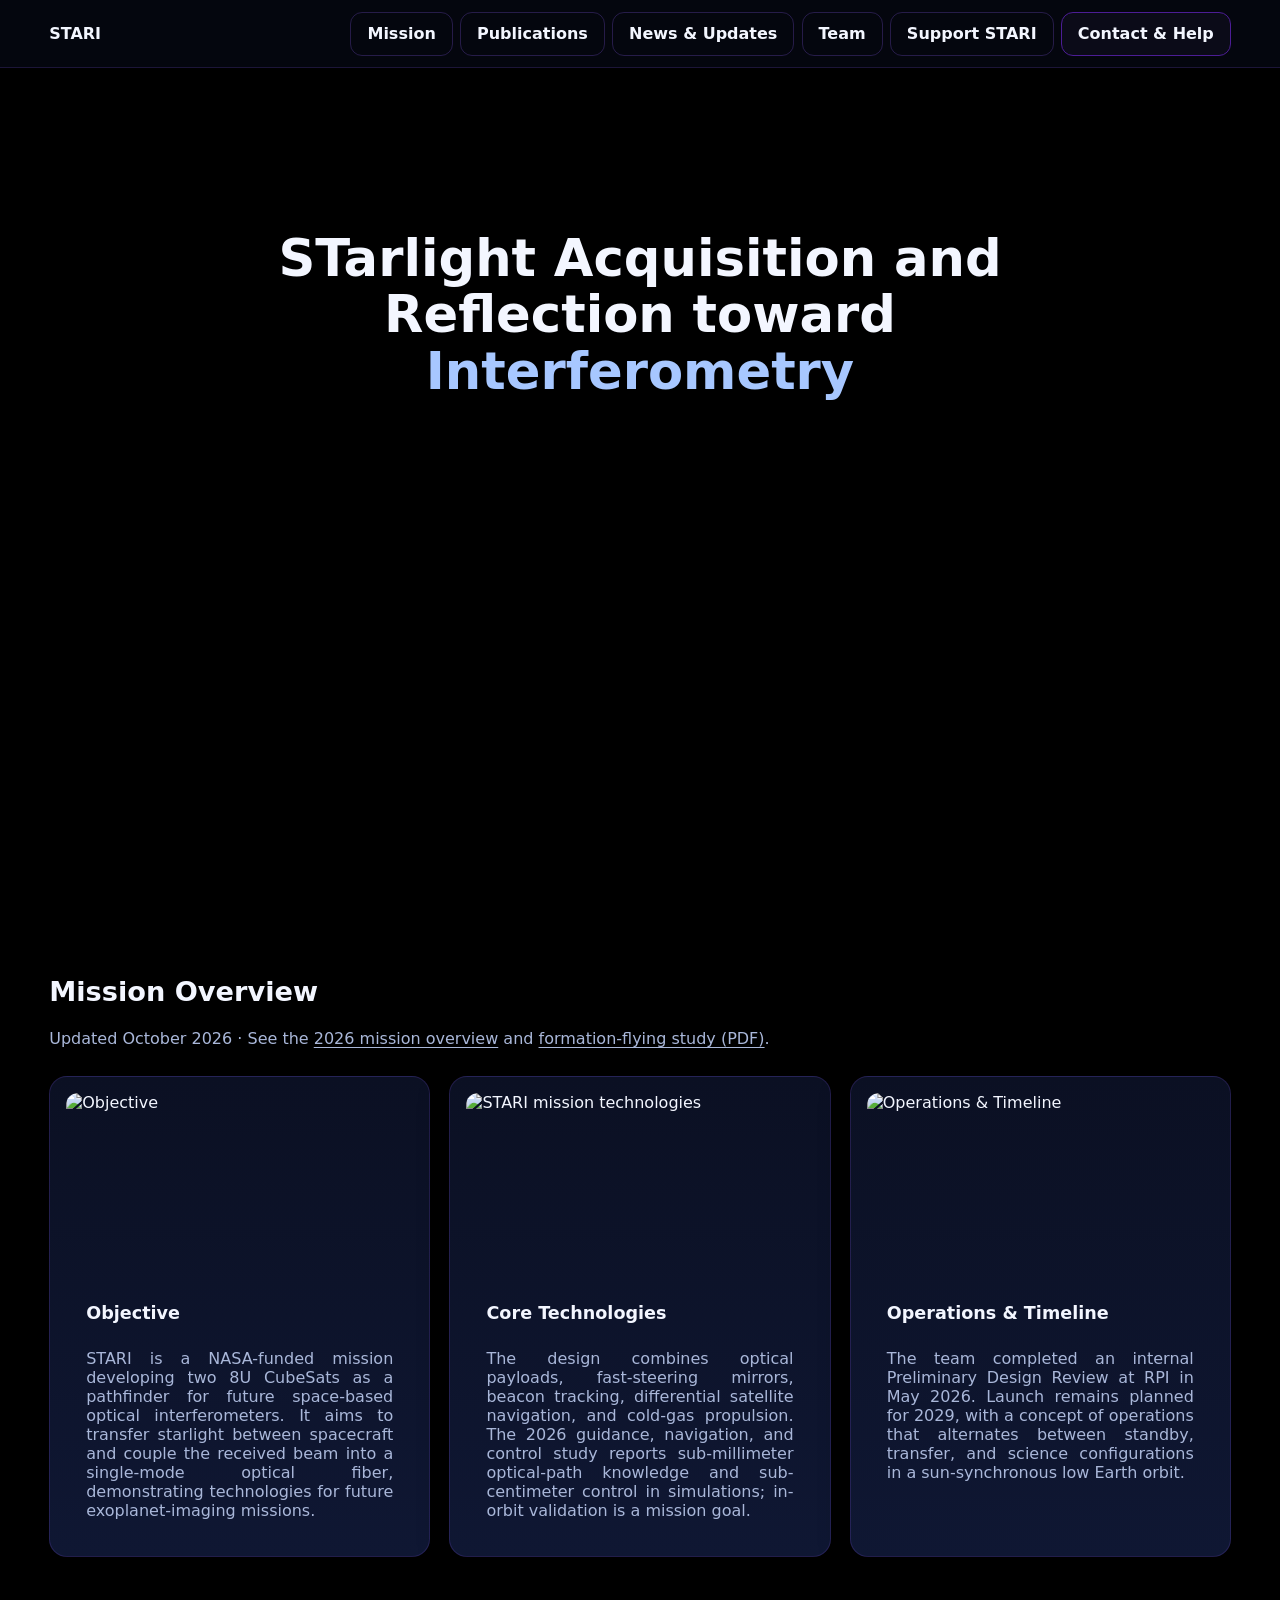
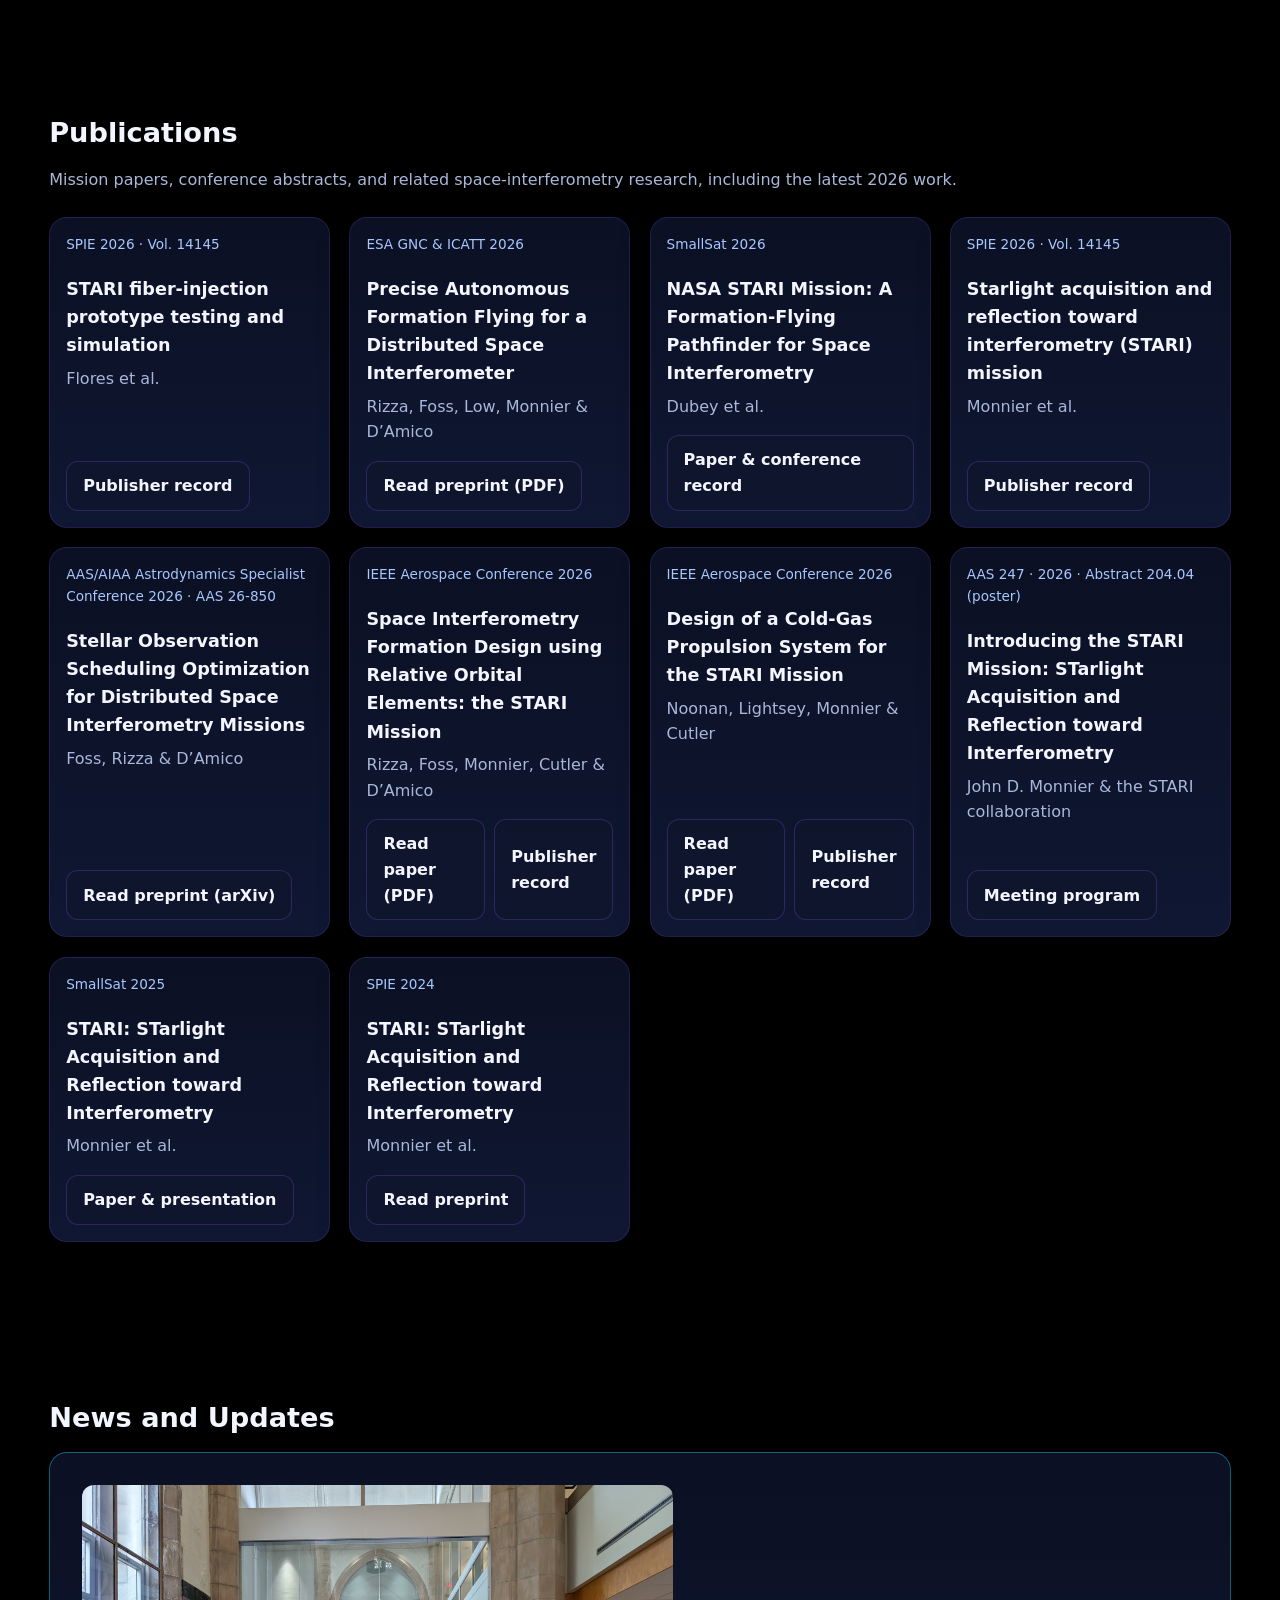
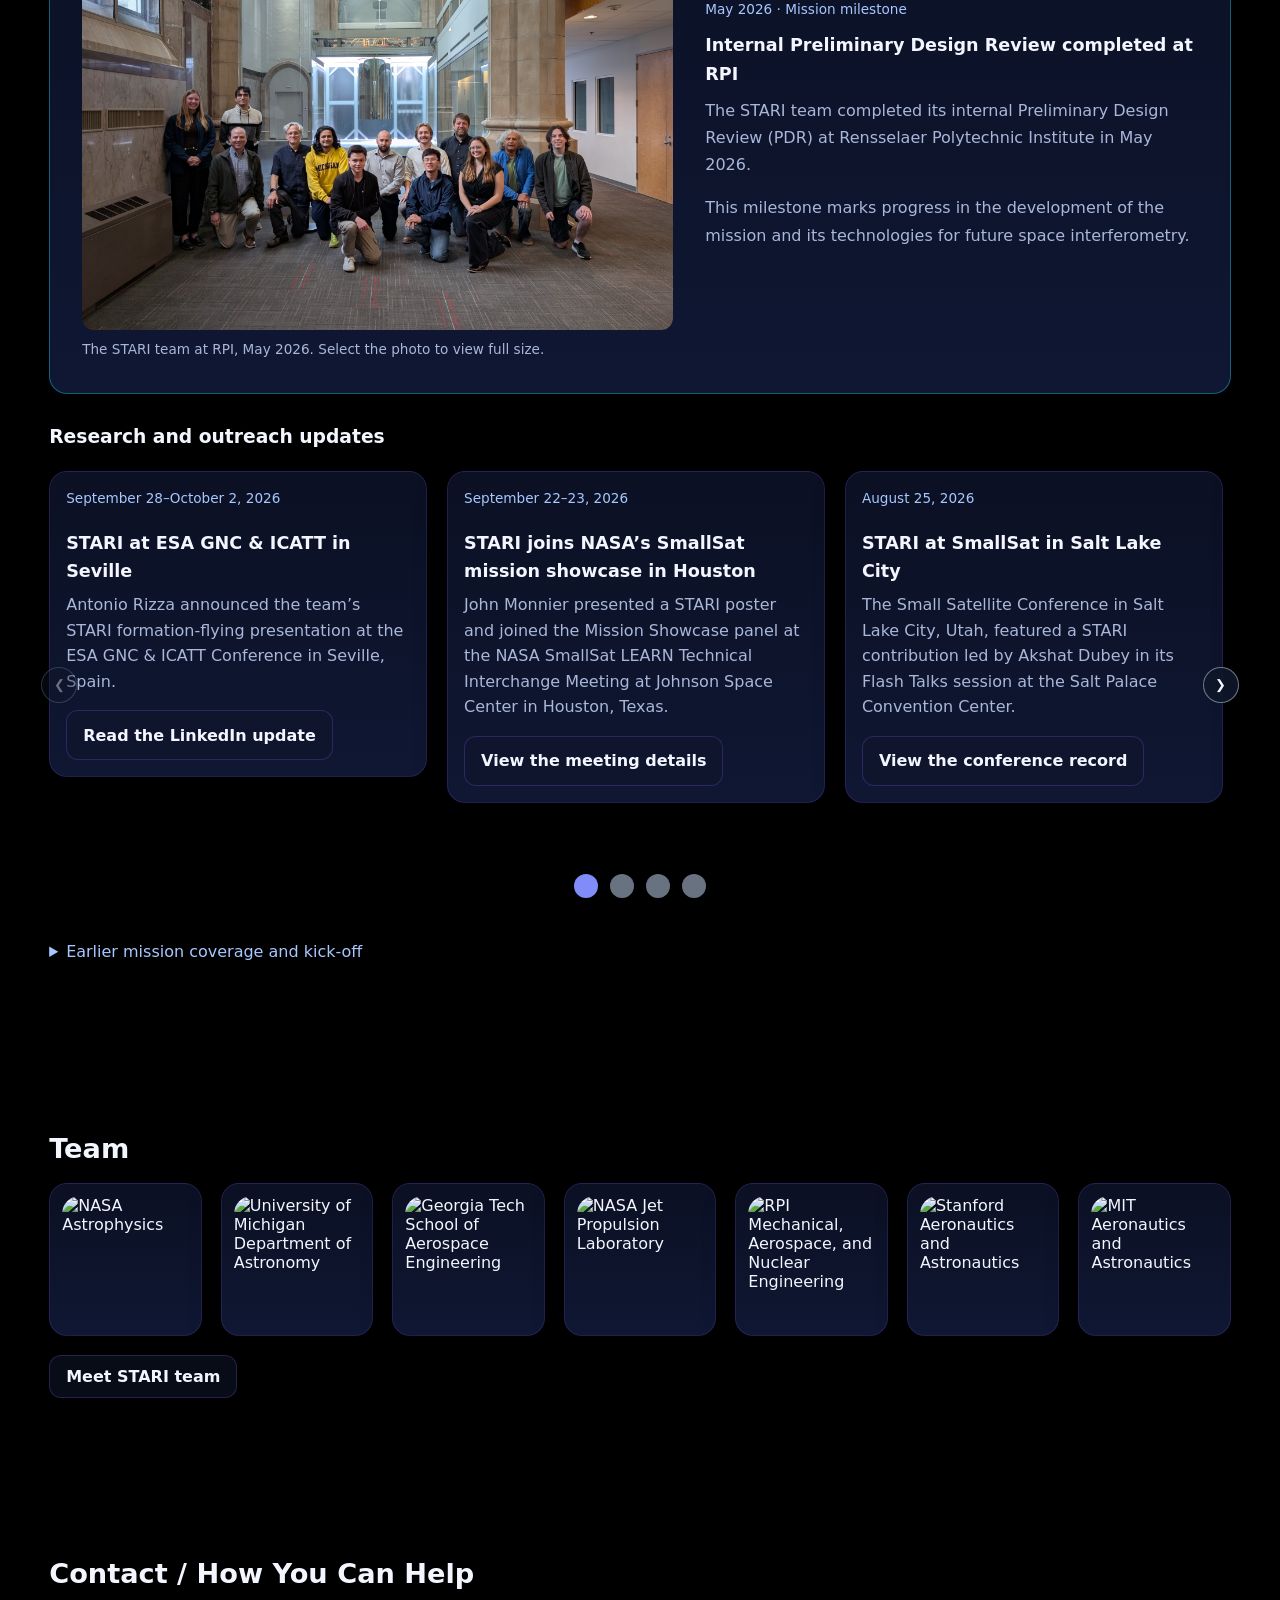
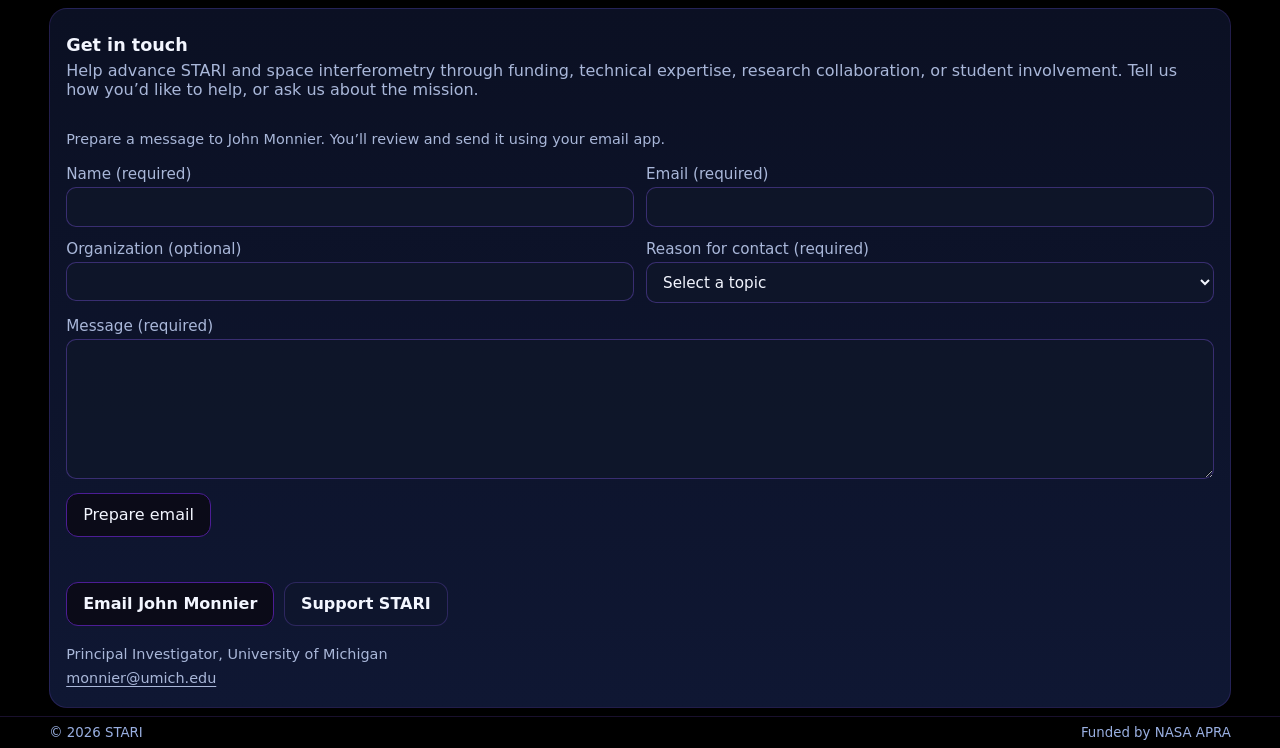
==== index.html @ 59d12069 "Focus news headlines on STARI and events" ====
<!DOCTYPE html>
<html lang="en">
<head>
  <meta charset="utf-8"/>
  <meta name="viewport" content="width=device-width, initial-scale=1"/>
  <title>STARI: STarlight Acquisition and Reflection toward Interferometry</title>
  <meta name="description" content="STARI is a twin-CubeSat mission developing formation flying and starlight transfer technologies for future space-based optical interferometry."/>
 
<link rel="stylesheet" href="CSS/main.css">
<script src="js/carousal.js" defer></script>
<script src="js/contact.js" defer></script>
</head>
<body>
  <a class="skip-link" href="#main-content">Skip to content</a>
  <!-- Header -->
  <header>
    <div class="container nav">
      <div class="logo"><a  href="index.html"><strong>STARI &nbsp;&nbsp;&nbsp;</strong></a></div>
      <nav class="links" aria-label="Main navigation">
        <a class="btn ghost" href="#missions">Mission</a>
        <a class="btn ghost" href="#culture">Publications</a>
        <a class="btn ghost" href="#membership">News & Updates</a>
        <a class="btn ghost" href="#support">Team</a>
        <a class="btn ghost" href="support.html">Support STARI</a>
        <a class="btn primary" href="#news">Contact &amp; Help</a>
      </nav>
    </div>
  </header>

  <main id="main-content">
  <!-- HERO -->
  <div class="stage" id="heroStage">
    <div class="layers" aria-hidden="true">
      <div class="layer" data-depth="-2"><div class="stars"></div></div>
      <div class="layer" data-depth="-1.2"><div class="stars-2"></div></div>
      <div class="layer" data-depth="-0.6"><div class="stars-3"></div></div>
      <div class="layer" data-depth="-0.3"><div class="nebula"></div></div>
    </div>
 <div class="sat layer" data-depth="0.25" aria-hidden="true">
  <div class="sat-orbit">
    <img width="1961" height="1277" decoding="async" src="images/STARI_Mission_Orientation.png"
         alt="STARI CubeSat pair"
         class="sat-img">
  </div>
</div>


    <section class="hero">
      <div class="container hero-inner">
       
        <h1 class="hero-title">
  STarlight Acquisition and Reflection toward <br/>
  <span>Interferometry</span>
</h1>

              <!-- <p class="sub">Interferometry redefined in orbit.</p>
 <div class="cta"><a class="btn primary" href="#missions">Get Started</a><a class="pill" href="#membership">Become a member</a></div>-->
      </div>
    </section>
  </div>

  <!-- Popular Missions -->
  <section id="missions" class="parallax-section">
    <div class="parallax-bg" aria-hidden="true">
      <div class="dots" data-depth="-0.4"></div>
      <div class="glow" data-depth="-0.2"></div>
    </div>
    <div class="container">
      <h2 class="section-title">Mission Overview</h2>
      <p class="section-intro">Updated October 2026 · See the <a href="https://digitalcommons.usu.edu/smallsat/2026/all2026/225/">2026 mission overview</a> and <a href="https://slab.stanford.edu/sites/g/files/sbiybj25201/files/media/file/esa_gnc.pdf">formation-flying study (PDF)</a>.</p>
      <div class="grid grid-3">
        <article class="card">
          <img width="1280" height="712" loading="lazy" decoding="async" src="images/objective.jpg" alt="Objective"/>
          <div class="meta"><span></span></div>
          <h3 style="padding-left:20px; padding-top:5px;">Objective</h3>
          <p style="text-align: justify;padding:20px;">STARI is a NASA-funded mission developing two 8U CubeSats as a pathfinder for future space-based optical interferometers. It aims to transfer starlight between spacecraft and couple the received beam into a single-mode optical fiber, demonstrating technologies for future exoplanet-imaging missions.</p>
         <!-- <div class="actions"><a class="btn" href="#">Read more</a></div>-->
        </article>
        <article class="card">
          <img width="853" height="1280" loading="lazy" decoding="async" src="images/Technologies.jpg" alt="STARI mission technologies"/>
          <div class="meta"><span></span></div>
		            <h3 style="padding-left:20px; padding-top:5px;">Core Technologies</h3>
		            <p style="text-align: justify;padding:20px;">The design combines optical payloads, fast-steering mirrors, beacon tracking, differential satellite navigation, and cold-gas propulsion.
The 2026 guidance, navigation, and control study reports sub-millimeter optical-path knowledge and sub-centimeter control in simulations; in-orbit validation is a mission goal.
</p>
           <!-- <div class="actions"><a class="btn" href="#">Read more</a></div>-->

        </article>
        <article class="card">
          <img width="460" height="349" loading="lazy" decoding="async" src="images/Operations.jpg" alt="Operations & Timeline"/>
          <div class="meta"><span></span></div>
		  		            <h3 style="padding-left:20px; padding-top:5px;">Operations & Timeline</h3>
          <p style="text-align: justify;padding:20px;">The team completed an internal Preliminary Design Review at RPI in May 2026. Launch remains planned for 2029, with a concept of operations that alternates between standby, transfer, and science configurations in a sun-synchronous low Earth orbit.</p>
           <!-- <div class="actions"><a class="btn" href="#">Read more</a></div>-->

        </article>
      </div>
    </div>
  </section>

  <!-- Culture -->
  <section id="culture" class="parallax-section" style="background:linear-gradient(180deg,var(--bg-1),var(--bg-2))">
    <div class="parallax-bg" aria-hidden="true">
      <div class="dots" data-depth="-0.35"></div>
      <div class="glow" data-depth="-0.15"></div>
    </div>
    <div class="container">
      <h2 class="section-title">Publications</h2>
      <p class="section-intro">Mission papers, conference abstracts, and related space-interferometry research, including the latest 2026 work.</p>
      <div class="grid grid-4 publications-grid">
        <article class="card">
          <p class="publication-venue">SPIE 2026 · Vol. 14145</p>
          <h3>STARI fiber-injection prototype testing and simulation</h3>
          <p>Flores et al.</p>
          <div class="actions"><a class="btn" href="https://doi.org/10.1117/12.3105299" target="_blank" rel="noopener noreferrer">Publisher record</a></div>
        </article>
        <article class="card">
          <p class="publication-venue">ESA GNC &amp; ICATT 2026</p>
          <h3>Precise Autonomous Formation Flying for a Distributed Space Interferometer</h3>
          <p>Rizza, Foss, Low, Monnier &amp; D’Amico</p>
          <div class="actions"><a class="btn" href="https://slab.stanford.edu/sites/g/files/sbiybj25201/files/media/file/esa_gnc.pdf" target="_blank" rel="noopener noreferrer">Read preprint (PDF)</a></div>
        </article>
        <article class="card">
          <p class="publication-venue">SmallSat 2026</p>
          <h3>NASA STARI Mission: A Formation-Flying Pathfinder for Space Interferometry</h3>
          <p>Dubey et al.</p>
          <div class="actions"><a class="btn" href="https://digitalcommons.usu.edu/smallsat/2026/all2026/225/" target="_blank" rel="noopener noreferrer">Paper &amp; conference record</a></div>
        </article>
        <article class="card">
          <p class="publication-venue">SPIE 2026 · Vol. 14145</p>
          <h3>Starlight acquisition and reflection toward interferometry (STARI) mission</h3>
          <p>Monnier et al.</p>
          <div class="actions"><a class="btn" href="https://doi.org/10.1117/12.3104103" target="_blank" rel="noopener noreferrer">Publisher record</a></div>
        </article>
        <article class="card">
          <p class="publication-venue">AAS/AIAA Astrodynamics Specialist Conference 2026 · AAS 26-850</p>
          <h3>Stellar Observation Scheduling Optimization for Distributed Space Interferometry Missions</h3>
          <p>Foss, Rizza &amp; D’Amico</p>
          <div class="actions"><a class="btn" href="https://arxiv.org/abs/2607.10888" target="_blank" rel="noopener noreferrer">Read preprint (arXiv)</a></div>
        </article>
        <article class="card">
          <p class="publication-venue">IEEE Aerospace Conference 2026</p>
          <h3>Space Interferometry Formation Design using Relative Orbital Elements: the STARI Mission</h3>
          <p>Rizza, Foss, Monnier, Cutler &amp; D’Amico</p>
          <div class="actions"><a class="btn" href="https://slab.stanford.edu/sites/g/files/sbiybj25201/files/media/file/ieee_stari_trajectory_design-17.pdf" target="_blank" rel="noopener noreferrer">Read paper (PDF)</a><a class="btn" href="https://doi.org/10.1109/AERO66936.2026.11519799" target="_blank" rel="noopener noreferrer">Publisher record</a></div>
        </article>
        <article class="card">
          <p class="publication-venue">IEEE Aerospace Conference 2026</p>
          <h3>Design of a Cold-Gas Propulsion System for the STARI Mission</h3>
          <p>Noonan, Lightsey, Monnier &amp; Cutler</p>
          <div class="actions"><a class="btn" href="images/IEEE Paper_Design of a Cold-Gas Propulsion System for the STARI Mission_V3.pdf" target="_blank" rel="noopener noreferrer">Read paper (PDF)</a><a class="btn" href="https://doi.org/10.1109/AERO66936.2026.11519770" target="_blank" rel="noopener noreferrer">Publisher record</a></div>
        </article>
        <article class="card">
          <p class="publication-venue">AAS 247 · 2026 · Abstract 204.04 (poster)</p>
          <h3>Introducing the STARI Mission: STarlight Acquisition and Reflection toward Interferometry</h3>
          <p>John D. Monnier &amp; the STARI collaboration</p>
          <div class="actions"><a class="btn" href="https://aas.org/meetings/aas247/program" target="_blank" rel="noopener noreferrer">Meeting program</a></div>
        </article>
        <article class="card">
          <p class="publication-venue">SmallSat 2025</p>
          <h3>STARI: STarlight Acquisition and Reflection toward Interferometry</h3>
          <p>Monnier et al.</p>
          <div class="actions"><a class="btn" href="https://digitalcommons.usu.edu/smallsat/2025/RA-S8-2025/5/" target="_blank" rel="noopener noreferrer">Paper &amp; presentation</a></div>
        </article>
        <article class="card">
          <p class="publication-venue">SPIE 2024</p>
          <h3>STARI: STarlight Acquisition and Reflection toward Interferometry</h3>
          <p>Monnier et al.</p>
          <div class="actions"><a class="btn" href="https://arxiv.org/abs/2408.03925" target="_blank" rel="noopener noreferrer">Read preprint</a></div>
        </article>
      </div>
    </div>
  </section>

  <!-- Membership -->
  <section id="membership" class="parallax-section">
    <div class="parallax-bg" aria-hidden="true"><div class="dots" data-depth="-0.3"></div></div>
    <div class="container">
      <h2 class="section-title">News and Updates</h2>
      <article id="pdr-2026" class="card milestone-card with-photo">
        <figure>
          <a href="images/stari-pdr-rpi-may-2026.jpg" aria-label="View the full-size STARI team photo at RPI">
            <img src="images/stari-pdr-rpi-may-2026.jpg" width="4080" height="3072" loading="lazy" decoding="async" alt="STARI team members gathered at Rensselaer Polytechnic Institute for the May 2026 internal Preliminary Design Review.">
          </a>
          <figcaption>The STARI team at RPI, May 2026. Select the photo to view full size.</figcaption>
        </figure>
        <div>
          <p class="news-date"><time datetime="2026-05">May 2026</time> · Mission milestone</p>
          <h3>Internal Preliminary Design Review completed at RPI</h3>
          <p>The STARI team completed its internal Preliminary Design Review (PDR) at Rensselaer Polytechnic Institute in May 2026.</p>
          <p>This milestone marks progress in the development of the mission and its technologies for future space interferometry.</p>
        </div>
      </article>
      <h3 class="news-group-title">Research and outreach updates</h3>
        <div class="news-slider-wrapper">
  <!-- ⬅ left arrow -->
  <button class="news-arrow news-arrow-left" type="button" aria-label="Previous news">
    &#10094;
  </button>

  <div class="news-slider" aria-label="Research and outreach updates">
    <article class="card news-slide">
      <p class="news-date"><time datetime="2026-09-28">September 28</time>–<time datetime="2026-10-02">October 2, 2026</time></p>
      <h3>STARI at ESA GNC &amp; ICATT in Seville</h3>
      <p>Antonio Rizza announced the team’s STARI formation-flying presentation at the ESA GNC &amp; ICATT Conference in Seville, Spain.</p>
      <div class="actions"><a class="btn" href="https://www.linkedin.com/posts/antoniorizza95_stari-slab-gnc-activity-7502629108917452801-Oy69" target="_blank" rel="noopener noreferrer">Read the LinkedIn update</a></div>
    </article>
    <article class="card news-slide">
      <p class="news-date"><time datetime="2026-09-22">September 22</time>–<time datetime="2026-09-23">23, 2026</time></p>
      <h3>STARI joins NASA’s SmallSat mission showcase in Houston</h3>
      <p>John Monnier presented a STARI poster and joined the Mission Showcase panel at the NASA SmallSat LEARN Technical Interchange Meeting at Johnson Space Center in Houston, Texas.</p>
      <div class="actions"><a class="btn" href="https://www.nasa.gov/smallsat-institute/learn/upcoming-session/" target="_blank" rel="noopener noreferrer">View the meeting details</a></div>
    </article>
    <article class="card news-slide">
      <p class="news-date"><time datetime="2026-08-25">August 25, 2026</time></p>
      <h3>STARI at SmallSat in Salt Lake City</h3>
      <p>The Small Satellite Conference in Salt Lake City, Utah, featured a STARI contribution led by Akshat Dubey in its Flash Talks session at the Salt Palace Convention Center.</p>
      <div class="actions"><a class="btn" href="https://digitalcommons.usu.edu/smallsat/2026/all2026/225/" target="_blank" rel="noopener noreferrer">View the conference record</a></div>
    </article>
    <article class="card news-slide">
      <p class="news-date"><time datetime="2026-07-05">July 5</time>–<time datetime="2026-07-10">10, 2026</time></p>
      <h3>STARI research at SPIE in Copenhagen</h3>
      <p>John Monnier and Melissa Flores both presented on STARI at SPIE Astronomical Telescopes + Instrumentation in Copenhagen, Denmark.</p>
      <div class="actions"><a class="btn" href="https://www.linkedin.com/feed/update/urn:li:activity:7514483554320486400/" target="_blank" rel="noopener noreferrer">Read Melissa’s LinkedIn update</a><a class="btn" href="https://doi.org/10.1117/12.3104103" target="_blank" rel="noopener noreferrer">Read Monnier et al.’s SPIE paper</a></div>
    </article>
    <article class="card news-slide">
      <p class="news-date"><time datetime="2026-02-20">February 20, 2026</time></p>
      <h3>Sharing STARI with Ann Arbor astronomers</h3>
      <p>John Monnier presented STARI to the University Lowbrow Astronomers at U-M’s Detroit Observatory in Ann Arbor, Michigan, with attendees joining in person and online.</p>
      <div class="actions"><a class="btn" href="https://nightsky.jpl.nasa.gov/events/lowbrows/118025/" target="_blank" rel="noopener noreferrer">View the outreach listing</a></div>
    </article>
    <article class="card news-slide">
      <p class="news-date"><time datetime="2026-01-04">January 4</time>–<time datetime="2026-01-08">8, 2026</time></p>
      <h3>Introducing STARI at AAS in Phoenix</h3>
      <p>John Monnier presented the STARI collaboration’s mission poster at the 247th meeting of the American Astronomical Society in Phoenix, Arizona.</p>
      <div class="actions"><a class="btn" href="https://aas.org/meetings/aas247" target="_blank" rel="noopener noreferrer">View the meeting details</a></div>
    </article>
  </div>

  <!-- ➡ right arrow -->
  <button class="news-arrow news-arrow-right" type="button" aria-label="Next news">
    &#10095;
  </button>

  <div class="news-nav">
    <button class="news-dot active" type="button" aria-label="Slide 1"></button>
    <button class="news-dot" type="button" aria-label="Slide 2"></button>
    <button class="news-dot" type="button" aria-label="Slide 3"></button>
    <button class="news-dot" type="button" aria-label="Slide 4"></button>
    <button class="news-dot" type="button" aria-label="Slide 5"></button>
    <button class="news-dot" type="button" aria-label="Slide 6"></button>
  </div>
</div>
      <details class="news-archive">
        <summary>Earlier mission coverage and kick-off</summary>
  <div class="grid grid-4 coverage-grid">
    <article class="card">
      <img width="1536" height="1024" loading="lazy" decoding="async" src="images/img1.jpg" alt="first satellite mission"/>
      <h3>U-M astronomy will lead its first satellite mission</h3>
      <div class="actions">
        <a class="btn" target="_blank" rel="noopener noreferrer" href="https://news.umich.edu/u-m-astronomy-will-lead-its-first-satellite-mission-with-nasa-grant/">Explore</a>
      </div>
    </article>

    <article class="card">
      <img width="2000" height="1500" loading="lazy" decoding="async" src="images/stari_kickoff_0.webp" alt="SatelliteUmich"/>
      <h3>STARI kick-off!</h3>
      <div class="actions">
        <a class="btn" target="_blank" rel="noopener noreferrer" href="https://slab.stanford.edu/news/stari-kick">Explore</a>
      </div>
    </article>

    <article class="card">
      <img width="1080" height="648" loading="lazy" decoding="async" src="images/stari_concept.png" alt="stari_concept"/>
      <h3>Turning to CubeSats in the Search for Life Thousands of Light-Years from Earth</h3>
      <div class="actions">
        <a class="btn" target="_blank" rel="noopener noreferrer" href="https://coe.gatech.edu/news/2025/02/turning-cubesats-search-life-thousands-light-years-earth">Explore</a>
      </div>
    </article>

    <article class="card">
      <img width="1200" height="800" loading="lazy" decoding="async" src="images/SatelliteUmich.jpg" alt="SatelliteUmich"/>
      <h3>UMich Department of Astronomy’s first satellite launch could pave the way for exoplanet discoveries</h3>
      <div class="actions">
        <a class="btn" target="_blank" rel="noopener noreferrer" href="https://www.michigandaily.com/news/research/umich-department-of-astronomys-first-satellite-launch-could-pave-the-way-for-exoplanet-discoveries/">Explore</a>
      </div>
    </article>
  </div>

      </details>


    </div>
  </section>

  <!-- Support -->
  <section id="support" class="parallax-section" style="background:linear-gradient(180deg,var(--bg-1),var(--bg-2))">
    <div class="parallax-bg" aria-hidden="true"><div class="glow" data-depth="-0.2"></div></div>
    <div class="container">
      <h2 class="section-title">Team</h2>
      <div class="grid">
       
<div class="grid grid-7 team-logos">

 <a class="card team-logo partner-link" href="https://science.nasa.gov/astrophysics/" target="_blank" rel="noopener noreferrer" aria-label="NASA Astrophysics (opens in a new tab)" title="NASA Astrophysics">
    <img width="1638" height="1362" loading="lazy" decoding="async" src="images/nasa.png" alt="NASA Astrophysics">
  </a>

  <a class="card team-logo partner-link" href="https://lsa.umich.edu/astro" target="_blank" rel="noopener noreferrer" aria-label="University of Michigan Department of Astronomy (opens in a new tab)" title="University of Michigan Department of Astronomy">
    <img width="225" height="225" loading="lazy" decoding="async" src="images/umich.png" alt="University of Michigan Department of Astronomy">
  </a>

 
  <a class="card team-logo partner-link" href="https://ae.gatech.edu/" target="_blank" rel="noopener noreferrer" aria-label="Georgia Tech School of Aerospace Engineering (opens in a new tab)" title="Georgia Tech School of Aerospace Engineering">
    <img width="225" height="224" loading="lazy" decoding="async" src="images/download.png" alt="Georgia Tech School of Aerospace Engineering">
  </a>

  <a class="card team-logo partner-link" href="https://www.jpl.nasa.gov/" target="_blank" rel="noopener noreferrer" aria-label="NASA Jet Propulsion Laboratory (opens in a new tab)" title="NASA Jet Propulsion Laboratory">
    <img width="600" height="600" loading="lazy" decoding="async" src="images/jpl-logo-png_seeklogo-76194.png" alt="NASA Jet Propulsion Laboratory">
  </a>

  <a class="card team-logo partner-link" href="https://mane.rpi.edu/" target="_blank" rel="noopener noreferrer" aria-label="RPI Mechanical, Aerospace, and Nuclear Engineering (opens in a new tab)" title="RPI Mechanical, Aerospace, and Nuclear Engineering">
    <img width="225" height="225" loading="lazy" decoding="async" src="images/Rensselear_poly_inst_seal.png" alt="RPI Mechanical, Aerospace, and Nuclear Engineering">
  </a>

  <a class="card team-logo partner-link" href="https://aa.stanford.edu/" target="_blank" rel="noopener noreferrer" aria-label="Stanford Aeronautics and Astronautics (opens in a new tab)" title="Stanford Aeronautics and Astronautics">
    <img width="225" height="225" loading="lazy" decoding="async" src="images/stanford.png" alt="Stanford Aeronautics and Astronautics">
  </a>

  <a class="card team-logo partner-link" href="https://aeroastro.mit.edu/" target="_blank" rel="noopener noreferrer" aria-label="MIT Aeronautics and Astronautics (opens in a new tab)" title="MIT Aeronautics and Astronautics">
    <img width="225" height="225" loading="lazy" decoding="async" src="images/mit-logo-1-2.png" alt="MIT Aeronautics and Astronautics">
  </a>
</div>    <div class="actions"><a class="btn" href="team.html">Meet STARI team</a></div>
 </div>
    </div>

  </section>


  <!-- Contact -->
  <section id="news" class="parallax-section" style="background:linear-gradient(180deg,var(--bg-2),var(--bg-1))">
    <div class="parallax-bg" aria-hidden="true">
      <div class="dots" data-depth="-0.35"></div>
      <div class="glow" data-depth="-0.15"></div>
    </div>
    <div class="container">
      <h2 class="section-title">Contact / How You Can Help</h2>
      <div class="grid">
        <article class="card contact-card">
          <h3>Get in touch</h3>
          <p class="sub">
            Help advance STARI and space interferometry through funding, technical expertise,
            research collaboration, or student involvement. Tell us how you’d like to help, or ask us about the mission.
          </p>

          <form id="contact-form" hidden aria-describedby="contact-help">
            <p id="contact-help" class="contact-meta">Prepare a message to John Monnier. You’ll review and send it using your email app.</p>
            <div class="field-inline">
              <div class="field-group">
                <label for="contact-name">Name (required)</label>
                <input id="contact-name" name="name" autocomplete="name" maxlength="100" required>
              </div>
              <div class="field-group">
                <label for="contact-email">Email (required)</label>
                <input id="contact-email" name="email" type="email" autocomplete="email" maxlength="254" required>
              </div>
            </div>
            <div class="field-inline">
              <div class="field-group">
                <label for="contact-organization">Organization (optional)</label>
                <input id="contact-organization" name="organization" autocomplete="organization" maxlength="150">
              </div>
              <div class="field-group">
                <label for="contact-reason">Reason for contact (required)</label>
                <select id="contact-reason" name="reason" required>
                  <option value="">Select a topic</option>
                  <option value="funding">Donations &amp; funding</option>
                  <option value="collaboration">Research &amp; technical collaboration</option>
                  <option value="student">Student involvement</option>
                  <option value="media">Media &amp; outreach</option>
                  <option value="other">General inquiry</option>
                </select>
              </div>
            </div>
            <p id="funding-help" class="contact-meta" hidden>Tell us whether you’re interested in supporting STARI, broader space interferometry research, or a partnership. We can help identify the appropriate giving route.</p>
            <div class="field-group">
              <label for="contact-message">Message (required)</label>
              <textarea id="contact-message" name="message" rows="6" maxlength="2000" required></textarea>
            </div>
            <div><button class="btn primary" type="submit">Prepare email</button></div>
            <p id="contact-status" role="status" class="contact-meta"></p>
            <div id="contact-draft" hidden>
              <div class="actions"><a id="open-contact-email" class="btn primary">Open email app</a></div>
              <details>
                <summary>Using webmail? Copy your draft</summary>
                <p class="contact-meta">Send to monnier@umich.edu with the subject shown below.</p>
                <div class="field-group">
                  <label for="draft-subject">Subject</label>
                  <input id="draft-subject" readonly>
                </div>
                <div class="field-group">
                  <label for="draft-body">Message to copy</label>
                  <textarea id="draft-body" rows="10" readonly></textarea>
                </div>
              </details>
            </div>
          </form>

          <div class="actions">
            <a class="btn primary" href="mailto:monnier@umich.edu?subject=STARI%20inquiry">Email John Monnier</a>
            <a class="btn" href="support.html">Support STARI</a>
          </div>
          <p class="contact-meta">Principal Investigator, University of Michigan<br/>
            <a href="mailto:monnier@umich.edu">monnier@umich.edu</a>
          </p>
        </article>
      </div>
    </div>
  </section>


  </main>
  <footer>
    <div class="container" style="display:flex;align-items:center;justify-content:space-between;gap:1rem;flex-wrap:wrap">
      <small>© <span id="y"></span> STARI</small>
    <small>Funded by NASA APRA</small>
    </div>
  </footer>

 <script>
  // footer year
  document.getElementById('y').textContent = new Date().getFullYear();

  (function(){
    const prefersReduced = window.matchMedia('(prefers-reduced-motion: reduce)').matches;
    if (prefersReduced) return;

    const layers        = [...document.querySelectorAll('.layer')];
    const sectionLayers = [...document.querySelectorAll('.parallax-bg [data-depth]')];
    const heroStage     = document.getElementById('heroStage');
    const satOrbit      = document.querySelector('.sat-orbit');
    const satImg        = document.querySelector('.sat-img');

    const clamp = (n,min,max) => Math.max(min, Math.min(max,n));
    let mx = 0, my = 0, raf = null;

    // base satellite settings
    const baseAngleDeg       = -26;   // starting angle so sats are left/right on a line
    const baseYOffsetFactor  = -0.02; // approx -2vh
   const baseScale          = 1.2;   // start bigger
const maxScale           = 1.7;   // grow a bit more while scrolling

    function render(){
  // scroll progress, clamped so parallax doesn't run away
  const syRaw = window.scrollY / window.innerHeight;
  const sy = Math.max(0, Math.min(1.5, syRaw));   // 0 .. 1.5

  // HERO layers (including .sat)
  layers.forEach(el => {
    const d  = parseFloat(el.dataset.depth || 0);
    const ty = sy * d * -140;          // px
    const tx = mx * d * 40;
    const rx = my * d * 6;

    // ~10vh downward offset for the satellite layer only, in px
    const initialOffsetYpx =
      el.classList.contains('sat') ? 0.10 * window.innerHeight : 0;

    el.style.transform =
      `translate3d(${tx}px, ${ty + initialOffsetYpx}px, ${d*20}px)
       rotateX(${rx}deg)`;
  });


      // SATELLITE scroll-driven motion (extra motion on top of layer parallax)
      if (heroStage && satOrbit && satImg) {
        const rect = heroStage.getBoundingClientRect();
        const h    = rect.height || window.innerHeight;

        let progress = -rect.top / h;   // 0 at top, 1 at bottom of hero
        if (progress < 0) progress = 0;
        if (progress > 1) progress = 1;

        // horizontal sweep right -> left, and slight downward motion
        const travelX       = -window.innerWidth  * 0.9 * progress;
        const travelY       =  window.innerHeight * 0.8 * progress;
        const baseYOffset   =  window.innerHeight * baseYOffsetFactor;
        const scale         = baseScale + (maxScale - baseScale) * progress;
        const rotDeg        = baseAngleDeg + 360 * progress;

        satOrbit.style.transform =
          `translate3d(${travelX}px, ${baseYOffset + travelY}px, 40px) rotate(${rotDeg}deg) scale(${scale})`;
      }

      // Section parallax backgrounds
      sectionLayers.forEach(el => {
        const d    = parseFloat(el.dataset.depth || -0.2);
        const rect = el.parentElement.parentElement.getBoundingClientRect();
        const vh   = window.innerHeight;
        const visible = rect.top < vh && rect.bottom > 0;
        if (!visible) return;

        const p  = (vh - rect.top) / (vh + rect.height);
        const ty = p * d * -80;
        const tx = mx * d * 25;
        el.style.transform = `translate3d(${tx}px, ${ty}px, 0)`;
      });

      raf = null;
    }

    function schedule(){
      if (!raf) raf = requestAnimationFrame(render);
    }

    window.addEventListener('mousemove', e => {
      const cx = innerWidth / 2;
      const cy = innerHeight / 2;
      mx = clamp((e.clientX - cx) / cx, -1, 1);
      my = clamp((e.clientY - cy) / cy, -1, 1);
      schedule();
    }, { passive:true });

    window.addEventListener('scroll', schedule, { passive:true });

    schedule();
  })();
</script>

<!-- Cloudflare Web Analytics -->
<script type="module" src="https://static.cloudflareinsights.com/beacon.min.js" data-cf-beacon='{"token": "8c72e1dc635545829c312624ab579df3"}'></script>
<!-- End Cloudflare Web Analytics -->
</body>
</html>
---- CSS/main.css ----
:root{
      --bg-0:#05070f; --bg-1:#0a0f1e; --bg-2:#0e1530;
      --card:#0b1023; --card-2:#0f1733;
      --text:#f3f6ff; --muted:#a9b7d9;
       --brand:  #22d3ee;  /* main accent (same as your accent) */
  --brand-2:#A7C7FF;  /* lighter cyan for text */
      --ring:#7c3aed; --radius:18px; --container:1220px;
      --shadow:0 8px 30px rgba(0,0,0,.45);
    }
    *,*::before,*::after{box-sizing:border-box}
    html, body {
  height: 100%;
}

body{
  margin:0;
  font-family:ui-sans-serif,system-ui,-apple-system,Segoe UI,Roboto,Arial;
  color:var(--text);

  /* ⭐ global starfield background */
  background:
    #000
    url('../images/Starfield.png') 50% 0 / 800px 800px repeat fixed;
    /* repeat = tiled, fixed = subtle parallax */

  overflow-x:hidden;
}

    a{color:inherit;text-decoration:none}
    img{display:block;max-width:100%;height:auto;border-radius:12px}
    .container{max-width:var(--container);margin:0 auto;padding:0 1.2rem}

    /* Header */
    header{position:fixed;inset:0 0 auto 0;height:68px;z-index:70;display:flex;align-items:center;backdrop-filter:blur(10px);background:linear-gradient(180deg,rgba(5,7,15,.72),rgba(5,7,15,.15));border-bottom:1px solid rgba(139,92,246,.18)}
    .nav{display:flex;align-items:center;justify-content:space-between}
    .links{display:flex;gap:1rem;align-items:center}
    .logo{display:flex;align-items:center;gap:.6rem}
    .logo-badge{width:28px;height:28px;border-radius:50%;background:radial-gradient(circle at 30% 30%,var(--brand-2),var(--brand));box-shadow:0 0 0 3px rgba(139,92,246,.2)}
    .btn{display:inline-flex;align-items:center;justify-content:center;gap:.5rem;padding:.7rem 1rem;border-radius:12px;border:1px solid rgba(139,92,246,.25);background:rgba(15,23,42,.55);color:var(--text);font-weight:650}
    .btn.primary{background:linear-gradient(180deg,#0b0b18,#0b0b18);border-color:#4c1d95}
    .btn.ghost{background:transparent}
    .btn:hover{filter:brightness(1.07)}

    /* HERO PARALLAX STAGE */
.stage{
  position: relative;
  height: 92svh;
  perspective: 1200px;
  overflow: visible;
  z-index: 10;          /* NEW */
}


  /* hero layers: extend above and sideways, but NOT below */
.layer{
  position:absolute;
  top:0;
  right:0;
  bottom:0;
  left:0;
  will-change:transform;
}
/* star textures: same idea */
.stars,
.stars-2,
.stars-3{
  position:absolute;
  top:0;
  right:0;
  bottom:0;
  left:0;
  background-size:600px 600px;
  background-repeat:repeat;
}
    
.nebula {
  position:absolute;
  inset:-10% -10% -10% -10%;                 /* bleed outside in all directions */
  background:url('../images/headerbg_earth.jpg')
             center bottom / cover no-repeat;/* fill & stick horizon to bottom */
  filter:brightness(1.08) saturate(1.15);
  opacity:.9;
}

    /* HERO COPY */
    .hero{position:relative;z-index:10;padding-top:calc(68px + 6vh)}
.hero-img {
  object-position: top center;  /* <– focus on stars */
 
}
    .hero-inner{display:grid;gap:1rem;padding:18vh 0 10vh;max-width:900px}
    .eyebrow{color:var(--brand-2);font-weight:800;letter-spacing:.12em;text-transform:uppercase}
    E{margin:.2rem 0;font-size:clamp(1rem,3.2vw,3.6rem);line-height:1.05}
    .sub{color:var(--muted)}
    .pill{display:inline-flex;align-items:center;gap:.5rem;padding:.55rem .9rem;border-radius:999px;border:1px solid rgba(167,139,250,.3);background:rgba(124,58,237,.08);color:var(--brand-2);font-weight:700}
    .cta{display:flex;gap:.7rem;flex-wrap:wrap}

    /* Sections */
    section{position:relative;padding:5rem 0}
    .section-title{margin:0 0 1.2rem;font-size:1.7rem}
    .grid{display:grid;gap:1.2rem}
    @media (min-width: 900px){.grid-2{grid-template-columns:repeat(2,1fr)}.grid-3{grid-template-columns:repeat(3,1fr)}.grid-4{grid-template-columns:repeat(4,1fr)}.grid-6{grid-template-columns:repeat(6,1fr)}.grid-7{grid-template-columns:repeat(7,1fr)}
}

    .card{background:linear-gradient(180deg,var(--card),var(--card-2));border:1px solid rgba(139,92,246,.18);border-radius:var(--radius);padding:1rem;box-shadow:var(--shadow)}
    .card .meta{display:flex;align-items:center;justify-content:space-between;color:var(--muted);font-size:.9rem}
    .card h3{margin:.6rem 0 .4rem;font-size:1.1rem}
    .card p{margin:0;color:var(--muted)}
  
    .card img{aspect-ratio:16/9;object-fit:cover;width:100%}

    /* Parallax background inside sections */
.parallax-section,
#culture,
#support,
#news {
  background: transparent !important;
}
    .parallax-section{overflow:hidden}
    .parallax-bg{
  position:absolute;
  top:0;
  right:0;
  bottom:0;
  left:0;
  pointer-events:none;
  z-index:0;
}
    .parallax-bg .dots{position:absolute;inset:0;background:radial-gradient(1px 1px at 10% 20%,#fff6,transparent 25%),radial-gradient(1px 1px at 70% 40%,#9ec5ff88,transparent 25%),radial-gradient(1px 1px at 40% 80%,#bfa3ff77,transparent 25%);opacity:.15}
   .parallax-bg .glow{
  position:absolute;
  left:60%;
  top:-10%;
  width:60vw;
  height:60vw;
  background:none;      /* no purple gradient */
  filter:none;
  display:none;         /* completely hidden */
}

    .parallax-bg [data-depth]{position:absolute;inset:0;will-change:transform}

    footer{padding:3rem 0;color:#9ab0e2;border-top:1px solid rgba(139,92,246,.18)}
    :focus-visible{outline:3px solid var(--ring);outline-offset:2px}

    @media (prefers-reduced-motion: reduce){
      .layer,[data-depth]{transform:none!important}
      .stage{perspective:none}
    }
#support .logo-grid img,
#support .grid img {
  display: block;
  max-width: 100%;
  height: auto;
  object-fit: contain;
  margin: 0 auto;
  max-height: clamp(100px, 18vw, 200px); /* larger base and scales smoothly */
}

/* Slightly smaller on small screens */
@media (max-width: 768px) {
  #support .logo-grid img {
    max-height: clamp(80px, 20vw, 150px);
  }
}

@media (max-width: 420px) {
  #support .logo-grid img {
    max-height: 120px;
  }
}
/* Contact form */
.contact-card form {
  display: grid;
  gap: 0.85rem;
  margin-top: 0.75rem;
}

.field-group {
  display: flex;
  flex-direction: column;
  gap: 0.25rem;
  font-size: 0.95rem;
}

.field-group label {
  color: var(--muted);
  font-weight: 500;
}

.field-group input,
.field-group textarea,
.field-group select {
  border-radius: 10px;
  border: 1px solid rgba(139,92,246,.35);
  background: rgba(15,23,42,.8);
  padding: 0.6rem 0.75rem;
  color: var(--text);
  font: inherit;
}

.field-inline {
  display: grid;
  gap: 0.75rem;
}

@media (min-width: 700px) {
  .field-inline {
    grid-template-columns: repeat(2, minmax(0, 1fr));
  }
}

.field-group textarea {
  min-height: 140px;
  resize: vertical;
}

.contact-meta {
  font-size: 0.9rem;
  color: var(--muted);
  margin-top: 0.35rem;
}
/* News slider */
.news-slider-wrapper {
  margin-top: 1.5rem;
}

.news-slider {
  display: flex;
  gap: 1.25rem;
  overflow-x: auto;
  scroll-snap-type: x mandatory;
  scroll-behavior: smooth;
  padding-bottom: 0.5rem;
  -webkit-overflow-scrolling: touch;
}

.news-slider::-webkit-scrollbar {
  display: none;
}

.news-slide {
  flex: 0 0 100%;
  scroll-snap-align: center;
}

@media (min-width: 800px) {
  .news-slide {
    flex: 0 0 60%;
  }
}

.news-nav {
  display: flex;
  justify-content: center;
  gap: 0.75rem;
  margin-top: 0.75rem;
}

.news-dot {
  width: 9px;
  height: 9px;
  border-radius: 999px;
  border: none;
  background: rgba(148,163,184,.7);
  cursor: pointer;
}

.news-dot.active {
  width: 18px;
  background: rgba(129,140,248,1);
}
.news-slide {
  flex: 0 0 100%;
  scroll-snap-align: start;
}

/* 2 cards visible on small tablets */
@media (min-width: 640px) {
  .news-slide {
    flex: 0 0 50%;
  }
}

/* 3 cards visible on desktop */
@media (min-width: 1024px) {
  .news-slide {
    flex: 0 0 calc(33.333% - 1rem);
  }
}
/* Override card image style just for team logos */
.team-logos .card {
  display: flex;
  align-items: center;
  justify-content: center;
  padding: 0.75rem;
  overflow: hidden;  
}

.team-logos .card img {
  aspect-ratio: 1 / 1;
  max-width: 100%;
  max-height: 120px;
  width: auto;
  height: auto;
  object-fit: contain;
  border-radius: 18px;
}
/* Slightly enlarge NASA so it visually matches the others */
.team-logo-nasa img {
  transform: scale(1.15);
}
/* Satellite over hero background */



@keyframes sat-float {
  from { transform: translate3d(0, 10px, 40px); }
  to   { transform: translate3d(0, -14px, 40px); }
}

@keyframes sat-tilt {
  from { transform: rotateZ(-4deg); }
  to   { transform: rotateZ(4deg); }
}

/* Satellite over hero background */
/* Satellite over hero background, still parallaxed as a layer */

/* Satellites: high z-index so they pass OVER sections */
.sat{
  position: absolute;
  inset: 0;
  display: flex;
  align-items: center;
  justify-content: center;
  pointer-events: none;
  z-index: 50;          /* was 20 – bump way up */
}


.sat-orbit {
  transform-origin: 50% 50%;
  --orbit-shift: 8vw;   /* adjust this until it looks centered */
  margin-left: var(--orbit-shift);
 transform: translateY(10vh)   /* move the pair down over the Earth */
    translateX(-4vw)   /* nudge slightly left/right */
    rotate(-26deg);    /* angle so sats are left & right on a line */
}

.sat-img {
  width: min(1400px, 120vw);  /* was min(1300px, 100vw) */
  height: auto;
  filter: drop-shadow(0 18px 40px rgba(0,0,0,.7));
} 	


.stars,
.stars-2,
.stars-3 {
  opacity: 0.0;  /* or 0.1 if you want just a tiny boost */
}

/* Center hero text between the two satellites */
.hero {
  position: relative;
  z-index: 30; /* above satellites */
  display: flex;
  align-items: center;
  justify-content: center;
  height: 92vh; /* match hero stage height */
  pointer-events: none; /* satellites still clickable if needed */
}

.hero-inner {
  text-align: center;
  margin-top:15%;   /* shift upward into the satellite gap */
  pointer-events: auto; /* text clickable */
}

/* Reposition hero text nicely above the satellites */
.hero {
  position: relative;
  z-index: 30;
  height: 92vh;     /* same as .stage */
  padding: 0;
}

/* === HERO OVERRIDES === */

.hero {
  position: relative;
  z-index: 20;
  height: 92vh;        /* match .stage */
  padding: 0;          /* we’ll control position via top on .hero-inner */
}

/* position the text block */
.hero-inner {
  position: absolute;
  top: 18vh;           /* move up/down: smaller = higher, larger = lower */
  left: 50%;
  transform: translateX(-50%);
  max-width: 900px;
  margin: 0;
  padding: 0;
  text-align: center;
}

/* If you still have margin-top or ::before from earlier, this neutralizes it */
.hero-inner::before {
  content: none !important;
}
.hero-title {
  /* allow wrapping */
  white-space: normal;
  font-size: clamp(1.8rem, 4vw, 3.5rem);
  line-height: 1.1;
  margin: 0;
}


.hero-title span {
  color: var(--brand-2);
}
/* Remove big gap before/after footer */
#news {
  padding-bottom: 1.5rem;   /* was 5rem from `section` */
}

footer{
  padding:0.75rem 0 0.25rem;   /* much tighter top & bottom */
  color:#9ab0e2;
  border-top:1px solid rgba(139,92,246,.18);
}


/* Make sure there's no random extra margin at the bottom */
/* Make footer stick to bottom of the screen */
footer {
  position: static;              /* ⬅ undo fixed footer */
  padding: 0.5rem 0 0.5rem;
  margin: 0;
  color: #9ab0e2;
  border-top: 1px solid rgba(139,92,246,.18);
}

/* Tight bottom space for the last section */
#news {
  padding-bottom: 0.5rem !important;
}

/* Hero stage: base layer */
.stage{
  position: relative;
  height: 92svh;
  perspective: 1200px;
  overflow: visible;
  z-index: 0;              /* base */
}

/* Satellites: above nebula, but BELOW sections */
.sat{
  position: absolute;
  inset: 0;
  display: flex;
  align-items: center;
  justify-content: center;
  pointer-events: none;
  z-index: 2;              /* low value */
}

/* Hero text: stays above satellites in hero */
.hero{
  position: relative;
  z-index: 5;
}
/* Normal sections stay below the satellite */
section,
.parallax-section,
#missions,
#culture,
#membership,
#support,
#news{
  position: relative;
  z-index: 10;             /* higher than .sat */
}
/* Make cards vertical flex boxes */
.card {
  display: flex;
  flex-direction: column;
  height: 100%;
}

/* Push the Explore button row to the bottom */
.card .actions {
  margin-top: auto;       /* uses all remaining space above */
  padding-top: 1rem;      /* small gap above the button */
  display: flex;
  gap: .6rem;
}
.news-slider-wrapper {
  margin-top: 1.5rem;
  position: relative;        /* so arrows can be positioned inside */
}

.news-arrow {
  position: absolute;
  top: 50%;
  transform: translateY(-50%);
  border: 1px solid rgba(148,163,184,.7);
  background: rgba(15,23,42,.9);
  color: var(--text);
  width: 36px;
  height: 36px;
  border-radius: 999px;
  display: flex;
  align-items: center;
  justify-content: center;
  cursor: pointer;
  z-index: 5;
}

.news-arrow-left {
  left: -0.5rem;
}

.news-arrow-right {
  right: -0.5rem;
}

.news-arrow:hover {
  filter: brightness(1.15);
}

/* On small screens, tuck them in a bit */
@media (max-width: 640px) {
  .news-arrow-left { left: 0.25rem; }
  .news-arrow-right { right: 0.25rem; }
}
/* Tablet and below: wrap menu, shrink buttons */
@media (max-width: 900px) {
  header {
    height: auto;
  }

  .nav {
    flex-wrap: wrap;
    gap: 0.4rem;
    padding-block: 0.35rem;
  }

  .logo {
    margin-right: 0.5rem;
  }

  .links {
    flex-wrap: wrap;
    justify-content: flex-start;
  }

  .btn {
    padding: 0.45rem 0.7rem;
    font-size: 0.8rem;
  }

  .hero-inner {
    top: 22vh;              /* move a bit lower for small screens */
    padding: 0 0.5rem;
  }
}

/* Very small phones */
@media (max-width: 520px) {
  .links {
    width: 100%;
    justify-content: center;
    gap: 0.3rem 0.4rem;
  }

  .btn {
    padding: 0.4rem 0.6rem;
    font-size: 0.75rem;
  }

  .hero-title {
    font-size: clamp(1.6rem, 6vw, 2.2rem);
  }
}

/*Team page */
.team-card {
  background: linear-gradient(180deg,var(--card),var(--card-2));
  border-radius: var(--radius);
  border: 1px solid rgba(139,92,246,.18);
  box-shadow: var(--shadow);
  padding: 0.9rem;      /* smaller inner padding */
  display: flex;
  flex-direction: column;
  align-items: center;
  text-align: center;
}

.team-photo {
  width: 100%;
  max-width: 220px;
  aspect-ratio: 1 / 1;
  object-fit: contain;
  border-radius: 18px;
  margin-bottom: 1rem;
}

.team-name {
  margin: 0.4rem 0 0.2rem;
  font-size: 1.1rem;
  font-weight: 700;
}

.team-role {
  margin: 0;
  font-size: 0.95rem;
  color: var(--muted);
}

.team-affil {
  margin: 0.25rem 0 0;
  font-size: 0.9rem;
  color: var(--brand-2);
}

/* reduce left/right padding for this section only */
#team .container {
  padding: 0 0.5rem;
}

/* Shared navigation, accessible anchors, and support page. */
main { overflow-x: clip; }
header { position: sticky; top: 0; height: auto; min-height: 68px; background: rgba(5,7,15,.96); }
header .nav { width: 100%; gap: .75rem; padding-block: .65rem; flex-wrap: wrap; }
header .links { flex-wrap: wrap; gap: .45rem; }
header .btn { min-height: 44px; }
[id] { scroll-margin-top: 11rem; }
.skip-link { position: fixed; top: .5rem; left: 1rem; z-index: 100; padding: .8rem 1rem; background: var(--bg-1); transform: translateY(-200%); }
.skip-link:focus { transform: translateY(0); }
a[aria-current="page"] { border-color: var(--brand); }
.hero-inner { width: min(900px, 94%); }
.contact-meta { margin-top: 1rem !important; line-height: 1.7; }
.contact-meta a, .support-page p a { text-decoration: underline; text-underline-offset: .2em; }
.support-page { padding-top: 0; line-height: 1.7; }
.support-intro { padding: clamp(3rem, 7vw, 6rem) 0; background: linear-gradient(90deg, rgba(5,7,15,.98), rgba(5,7,15,.65)), url('../images/headerbg_earth.jpg') center / cover; }
.support-intro .container { display: grid; gap: 2rem; align-items: center; }
.support-intro h1 { max-width: 18ch; font-size: clamp(2.3rem, 5vw, 4.5rem); line-height: 1.08; margin: .5rem 0 1.5rem; }
.support-intro h1 span { color: var(--brand-2); }
.support-intro .sub { max-width: 60ch; font-size: 1.1rem; }
.support-intro .cta { margin-top: 1.8rem; }
.support-intro figure { margin: 0; }
.support-intro figure img { width: 100%; }
.support-intro figcaption { color: var(--muted); font-size: .85rem; text-align: center; }
.support-page section + section { padding: 3.5rem 0; }
.support-page .card { padding: clamp(1.25rem, 3vw, 2rem); }
.support-page .card h3, .support-page .card h2 { margin-top: 0; }
.support-page .card p + p { margin-top: 1rem; }
.support-page .card .actions { flex-wrap: wrap; padding-top: 1.5rem; }
.support-page .giving-card { border-color: rgba(34,211,238,.5); }
.support-page .giving-note { font-size: .95rem; }
.support-page .eyebrow { font-size: .8rem; }
.support-footer { display: flex; justify-content: space-between; gap: 1rem; flex-wrap: wrap; }
.news-dot { min-width: 24px; min-height: 24px; }
.news-dot.active { width: 24px; }
.news-dot[hidden] { display: none; }
.news-arrow:disabled { opacity: .4; cursor: default; }
@media (min-width: 900px) { .support-intro .container { grid-template-columns: 1.3fr 1fr; } }
@media (max-width: 520px) { header .links { justify-content: flex-start; } .support-intro .cta .btn { width: 100%; } }
@media (prefers-reduced-motion: reduce) { .news-slider { scroll-behavior: auto; } }

/* Contact form and email draft. */
.contact-card form[hidden] { display: none; }
.contact-card input, .contact-card textarea, .contact-card select { min-width: 0; width: 100%; }
.contact-card button { font: inherit; cursor: pointer; min-height: 44px; }
.contact-card details { margin-top: 1rem; }
.contact-card summary { cursor: pointer; padding-block: .5rem; }
.contact-card details .field-group + .field-group { margin-top: .75rem; }

/* Dated mission updates and publication records. */
.section-intro { color: var(--muted); line-height: 1.6; margin: 0 0 1.5rem; }
.section-intro a { text-decoration: underline; text-underline-offset: .2em; }
.publications-grid .publication-venue, .card .news-date { color: var(--brand-2); font-size: .85rem; margin-bottom: .6rem; }
.publications-grid .card, .news-slide { line-height: 1.6; }
.milestone-card { height: auto; padding: clamp(1.25rem, 3vw, 2rem); border-color: rgba(34,211,238,.4); line-height: 1.7; }
.milestone-card p + p { margin-top: 1rem; }
.milestone-card figure { margin: 0; min-width: 0; }
.milestone-card figure img { aspect-ratio: auto; height: auto; width: 100%; object-fit: contain; }
.milestone-card figcaption { color: var(--muted); font-size: .85rem; margin-top: .5rem; }
.news-group-title { margin-top: 2rem; }
.news-archive { margin-top: 2rem; }
.news-archive summary { cursor: pointer; padding: .75rem 0; color: var(--brand-2); }
.coverage-grid { margin-top: 1rem; }
@media (min-width: 900px) { .milestone-card.with-photo { display: grid; grid-template-columns: 1.2fr 1fr; gap: 2rem; align-items: center; } }

.team-logos .partner-link:hover, .team-logos .partner-link:focus-visible { border-color: var(--brand); }
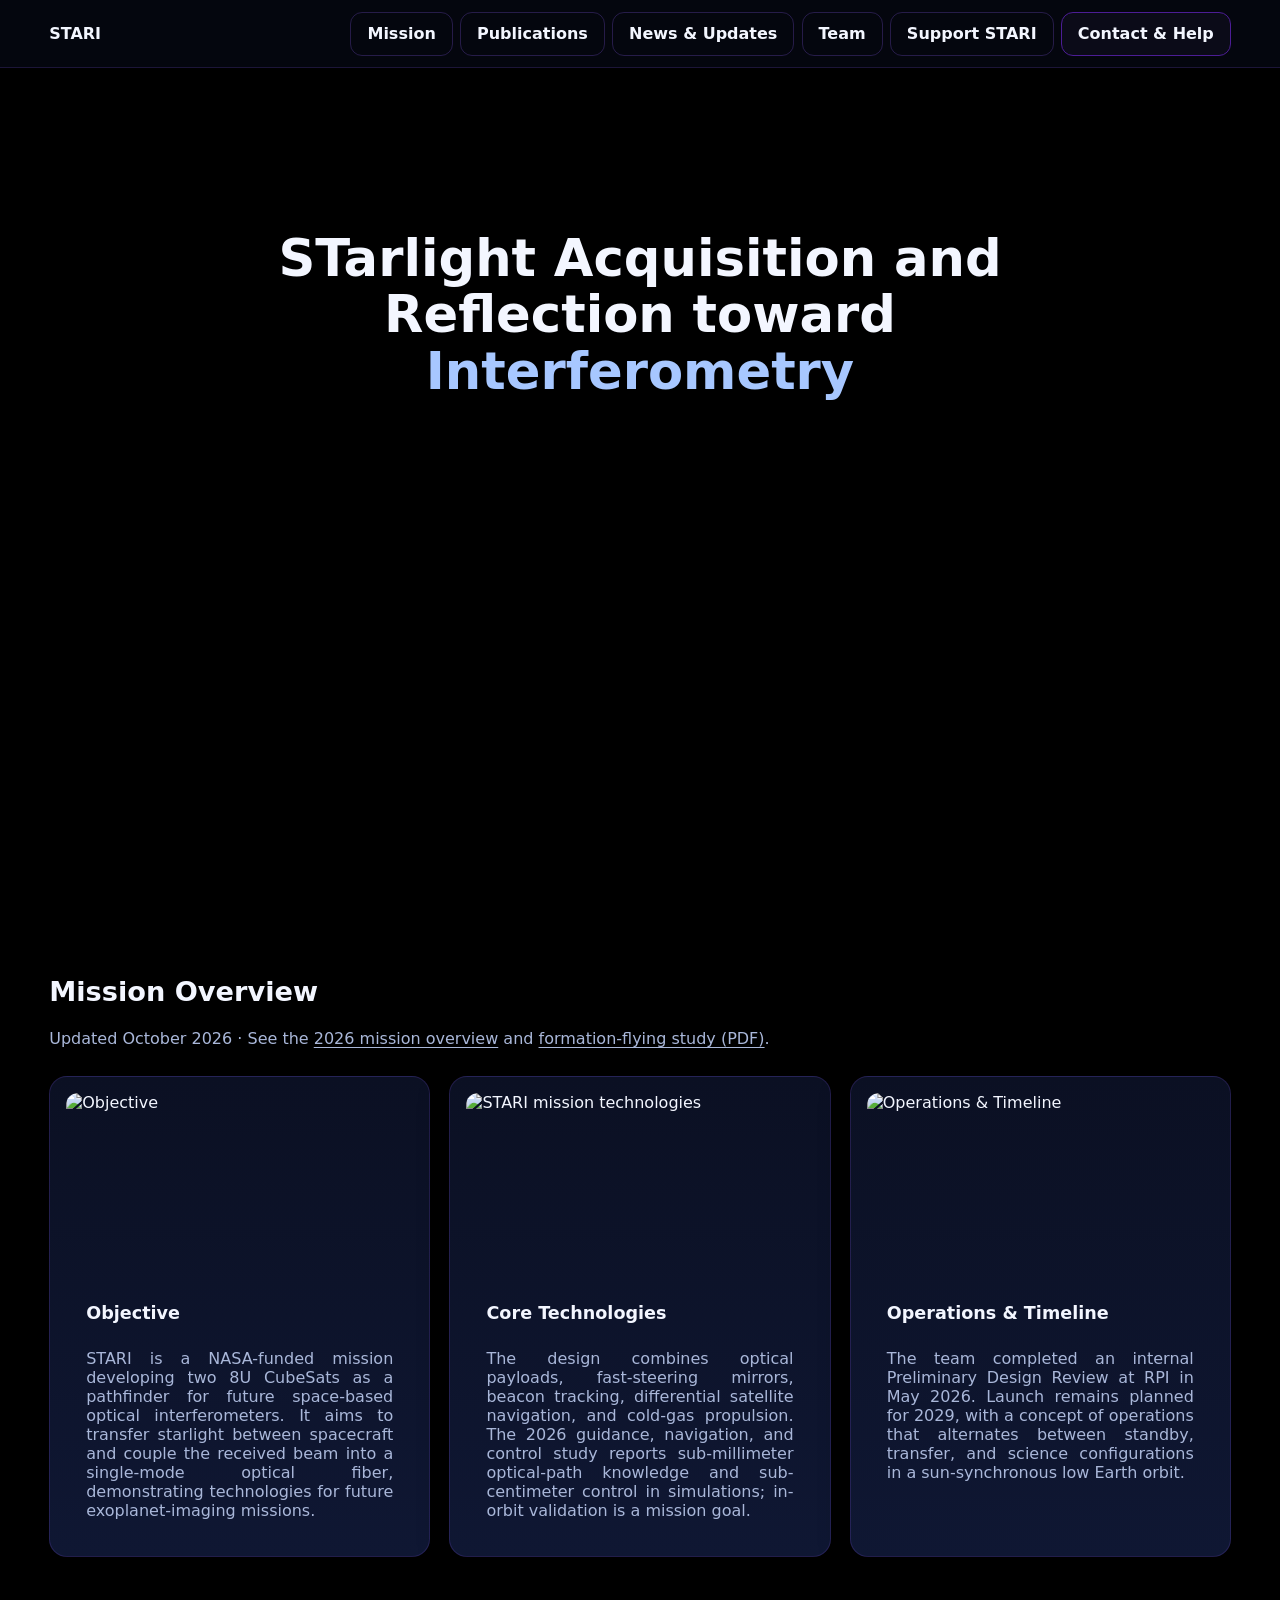
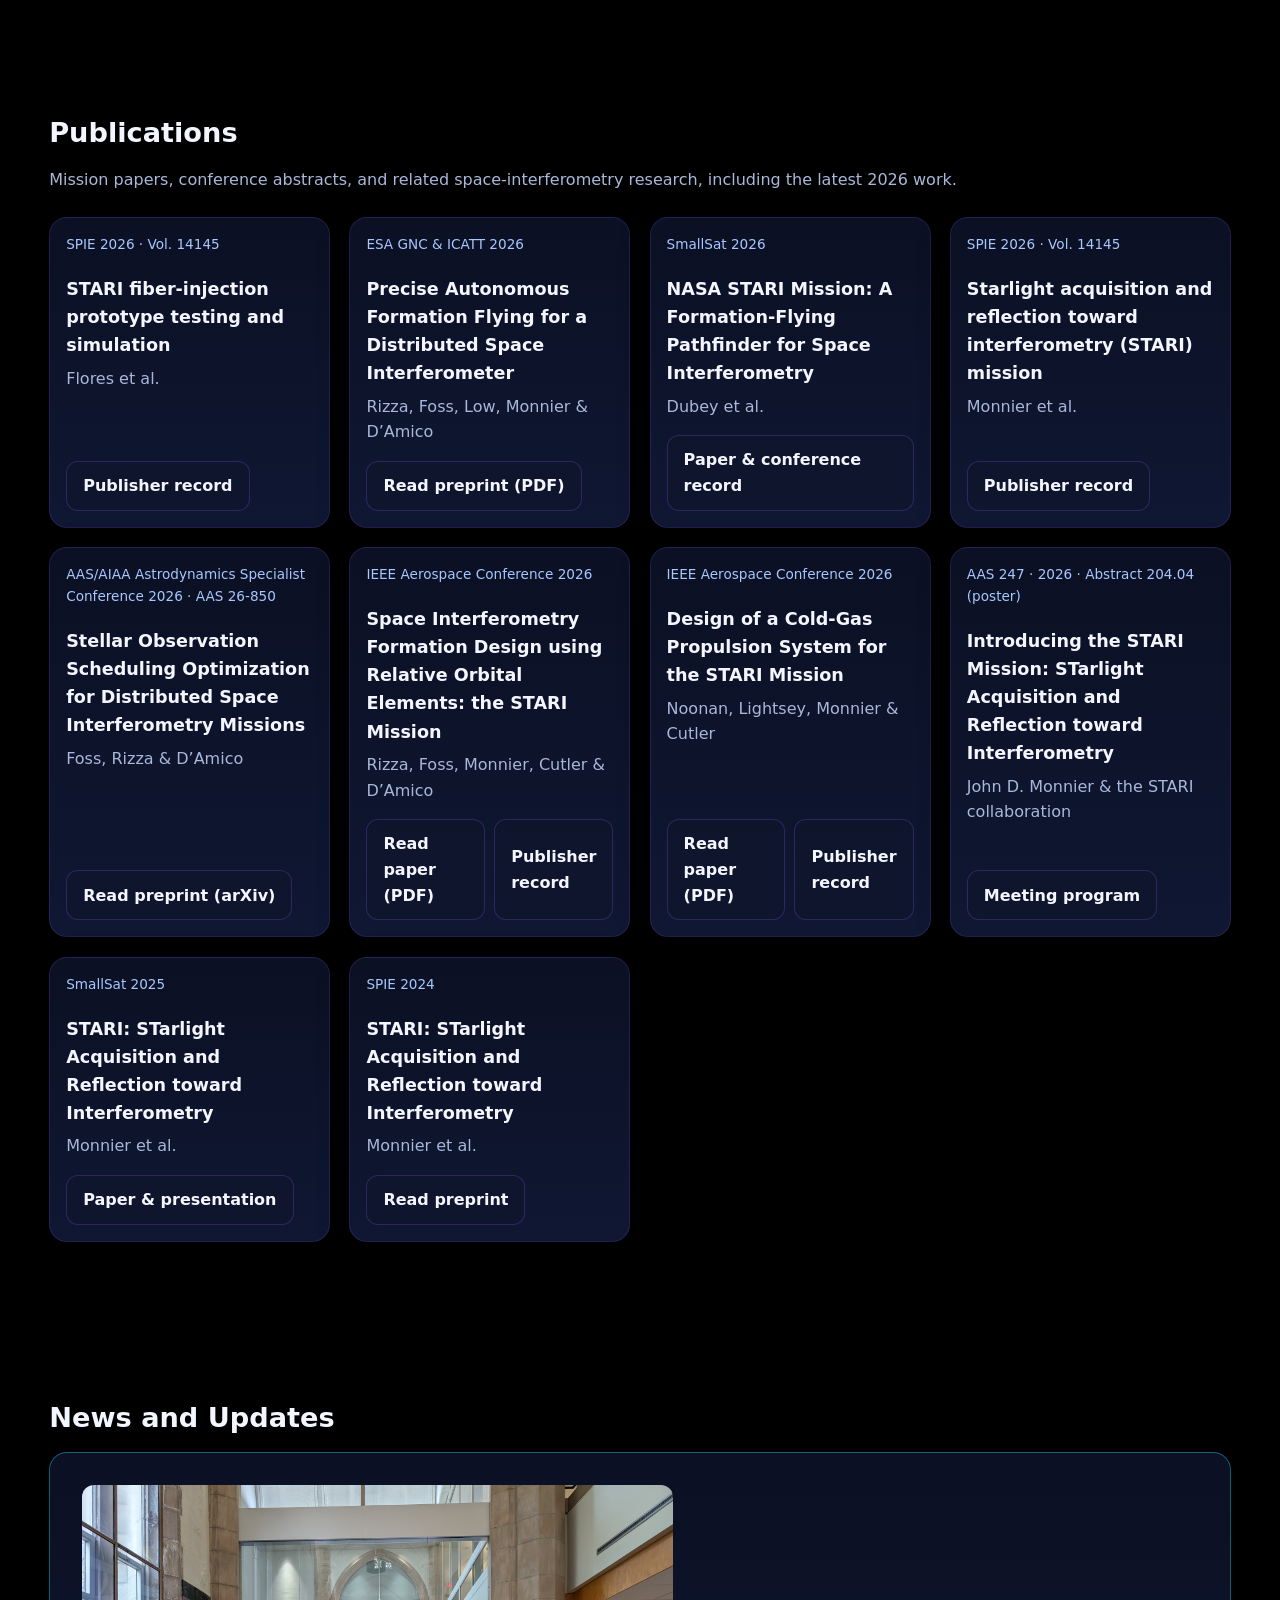
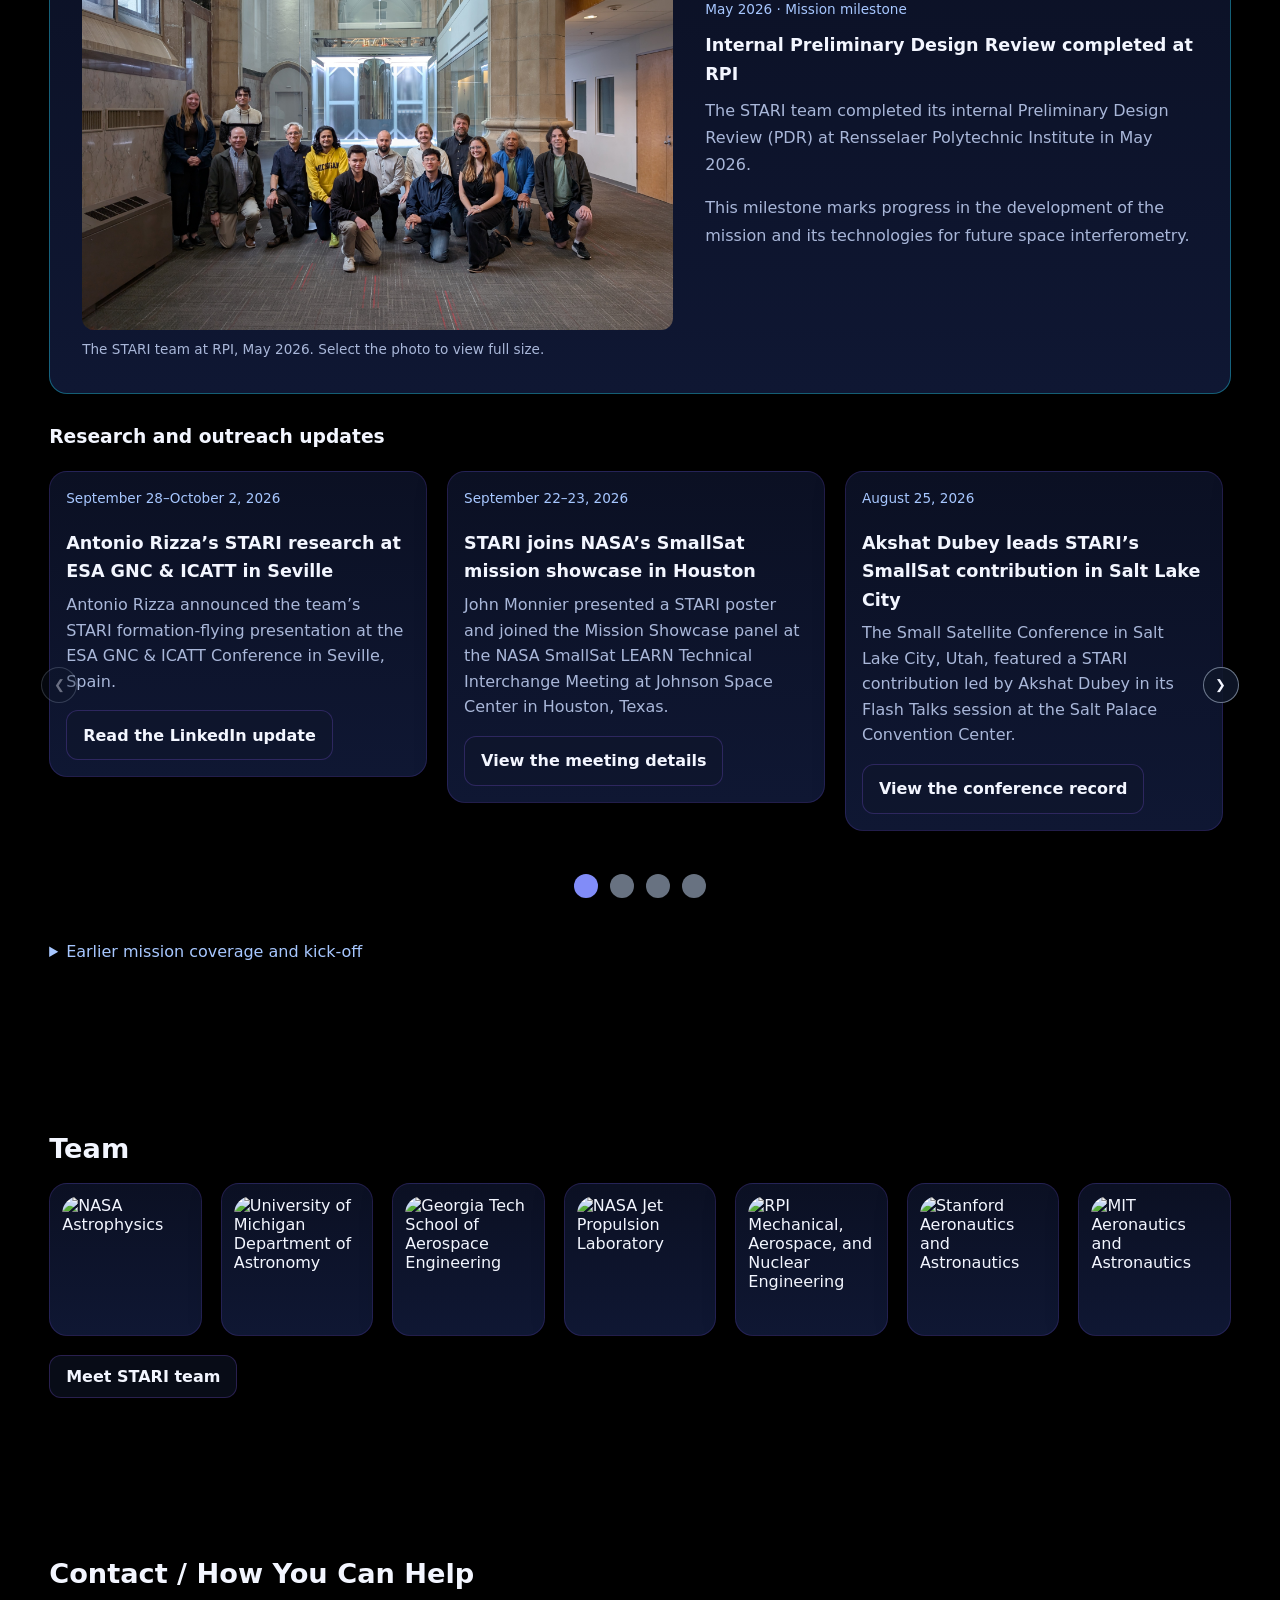
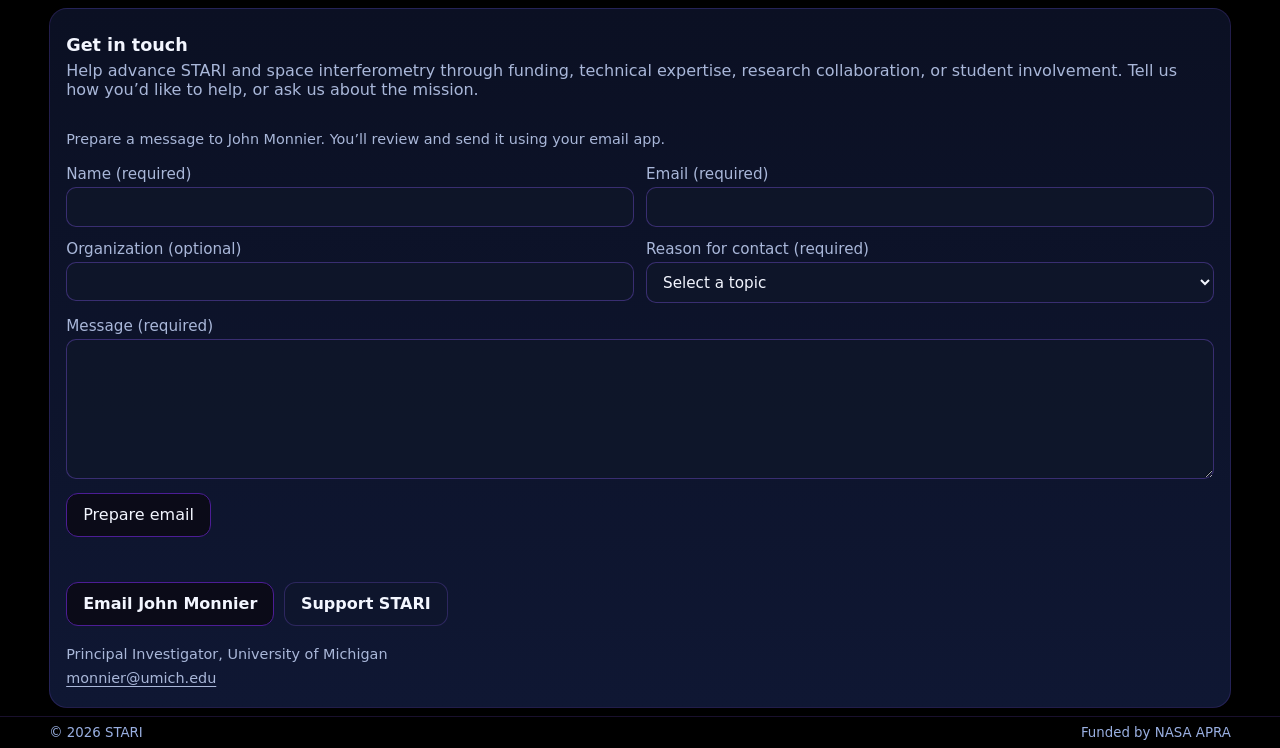
==== commit 87f19a32: "Highlight early-career STARI contributors in news headlines" ====
--- a/index.html
+++ b/index.html
@@ -201,7 +201,7 @@
   <div class="news-slider" aria-label="Research and outreach updates">
     <article class="card news-slide">
       <p class="news-date"><time datetime="2026-09-28">September 28</time>–<time datetime="2026-10-02">October 2, 2026</time></p>
-      <h3>STARI at ESA GNC &amp; ICATT in Seville</h3>
+      <h3>Antonio Rizza’s STARI research at ESA GNC &amp; ICATT in Seville</h3>
       <p>Antonio Rizza announced the team’s STARI formation-flying presentation at the ESA GNC &amp; ICATT Conference in Seville, Spain.</p>
       <div class="actions"><a class="btn" href="https://www.linkedin.com/posts/antoniorizza95_stari-slab-gnc-activity-7502629108917452801-Oy69" target="_blank" rel="noopener noreferrer">Read the LinkedIn update</a></div>
     </article>
@@ -213,14 +213,14 @@
     </article>
     <article class="card news-slide">
       <p class="news-date"><time datetime="2026-08-25">August 25, 2026</time></p>
-      <h3>STARI at SmallSat in Salt Lake City</h3>
+      <h3>Akshat Dubey leads STARI’s SmallSat contribution in Salt Lake City</h3>
       <p>The Small Satellite Conference in Salt Lake City, Utah, featured a STARI contribution led by Akshat Dubey in its Flash Talks session at the Salt Palace Convention Center.</p>
       <div class="actions"><a class="btn" href="https://digitalcommons.usu.edu/smallsat/2026/all2026/225/" target="_blank" rel="noopener noreferrer">View the conference record</a></div>
     </article>
     <article class="card news-slide">
       <p class="news-date"><time datetime="2026-07-05">July 5</time>–<time datetime="2026-07-10">10, 2026</time></p>
-      <h3>STARI research at SPIE in Copenhagen</h3>
-      <p>John Monnier and Melissa Flores both presented on STARI at SPIE Astronomical Telescopes + Instrumentation in Copenhagen, Denmark.</p>
+      <h3>Melissa Flores presents STARI research at SPIE in Copenhagen</h3>
+      <p>Melissa Flores and John Monnier both presented on STARI at SPIE Astronomical Telescopes + Instrumentation in Copenhagen, Denmark.</p>
       <div class="actions"><a class="btn" href="https://www.linkedin.com/feed/update/urn:li:activity:7514483554320486400/" target="_blank" rel="noopener noreferrer">Read Melissa’s LinkedIn update</a><a class="btn" href="https://doi.org/10.1117/12.3104103" target="_blank" rel="noopener noreferrer">Read Monnier et al.’s SPIE paper</a></div>
     </article>
     <article class="card news-slide">
